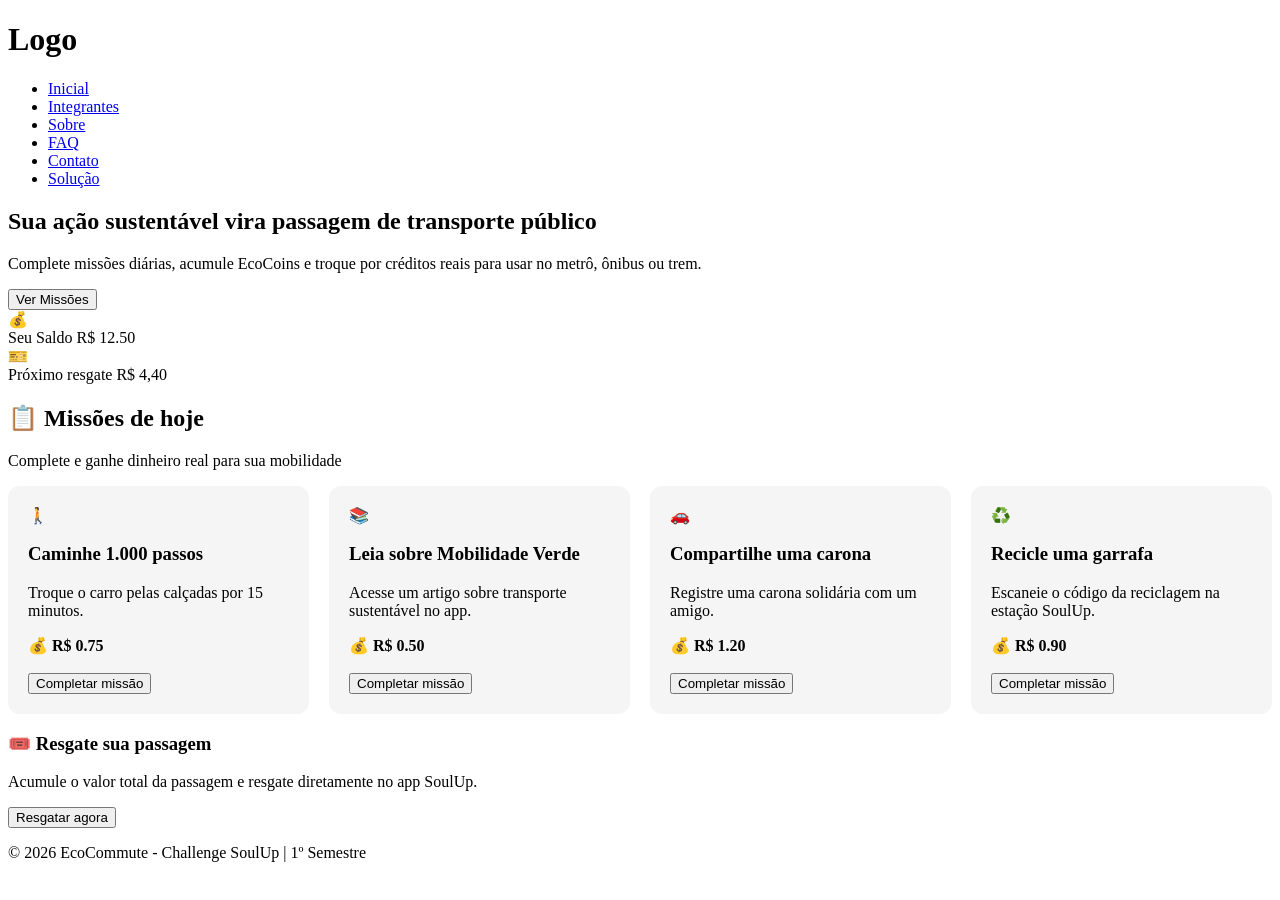
==== index.html @ f82859d0 "feat: adiciona lógica para completar missões e ganhar saldo" ====
<!DOCTYPE html>
<html lang="en">
<head>
    <meta charset="UTF-8">
    <meta name="viewport" content="width=device-width, initial-scale=1.0">
    <title>SoulUp Rocket</title>
    <link rel="stylesheet" href="css/main.css">
    <script src="js/main.js"></script>
</head>
<body>
    <header>
        <h1>Logo</h1>
        <nav><ul>
            <li><a href="#">Inicial</a></li>
            <li><a href="integrantes.html">Integrantes</a></li>
            <li><a href="./sobre.html">Sobre</a></li>
            <li><a href="./faq.html">FAQ</a></li>
            <li><a href="./contato.html">Contato</a></li>
            <li><a href="#">Solução</a></li>
        </ul></nav>
    </header>
    <main>
        <section class="hero">
            <div class="container">
                <div class="hero-content">
                    <h1>Sua ação sustentável <span>vira passagem</span> de transporte público</h1>
                    <p>Complete missões diárias, acumule EcoCoins e troque por créditos reais para usar no metrô, ônibus ou trem.</p>
                    <div>
                        <button>Ver Missões</button>
                    </div>
                </div>
                <div>
                    <div>
                        <span>💰</span>
                        <div>
                            <span>Seu Saldo</span>
                            <span id="userBalance">R$ 12,50</span>
                        </div>
                    </div>
                    <div>
                        <span>🎫</span>
                        <div>
                            <span>Próximo resgate</span>
                            <span>R$ 4,40</span>
                        </div>
                    </div>
                </div>
            </div>
        </section>

        <section class="missions">
            <div class="container">
                <h2>📋 Missões de hoje</h2>
                <p class="section-subtitle">Complete e ganhe dinheiro real para sua mobilidade</p>
                
                <div class="missions-grid" id="missionsGrid"></div>
                
                <div class="resgate-section">
                    <h3>🎟️ Resgate sua passagem</h3>
                    <p>Acumule o valor total da passagem e resgate diretamente no app SoulUp.</p>
                    <button>Resgatar agora</button>
                    <div></div>
                </div>
            </div>
        </section>
    </main>
    
    <footer>
        <p>© 2026 EcoCommute - Challenge SoulUp | 1º Semestre</p>
    </footer>
</body>
</html>
---- css/main.css ----
@import url(./base.css);
@import url(./footer.css);
@import url(./grid-mission.css);
@import url(./header.css);
@import url(./hero.css);
@import url(./main.css);
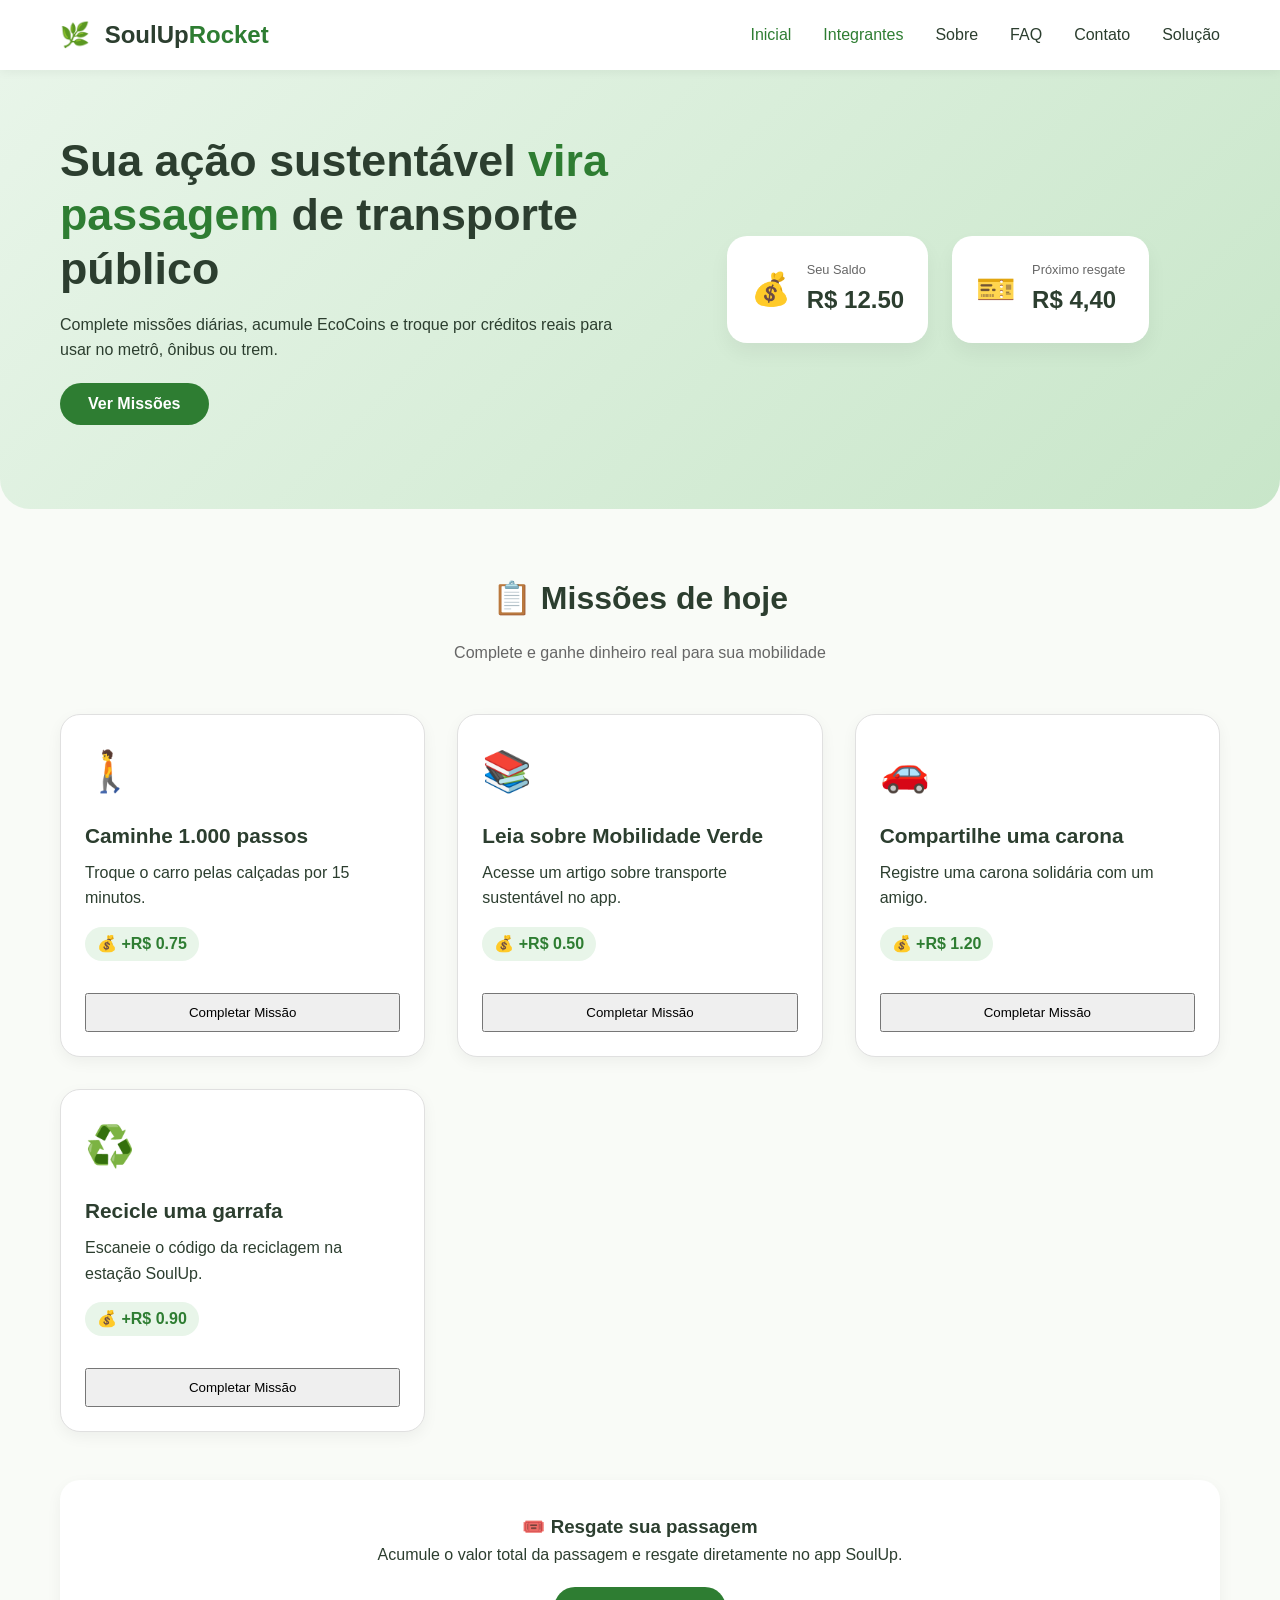
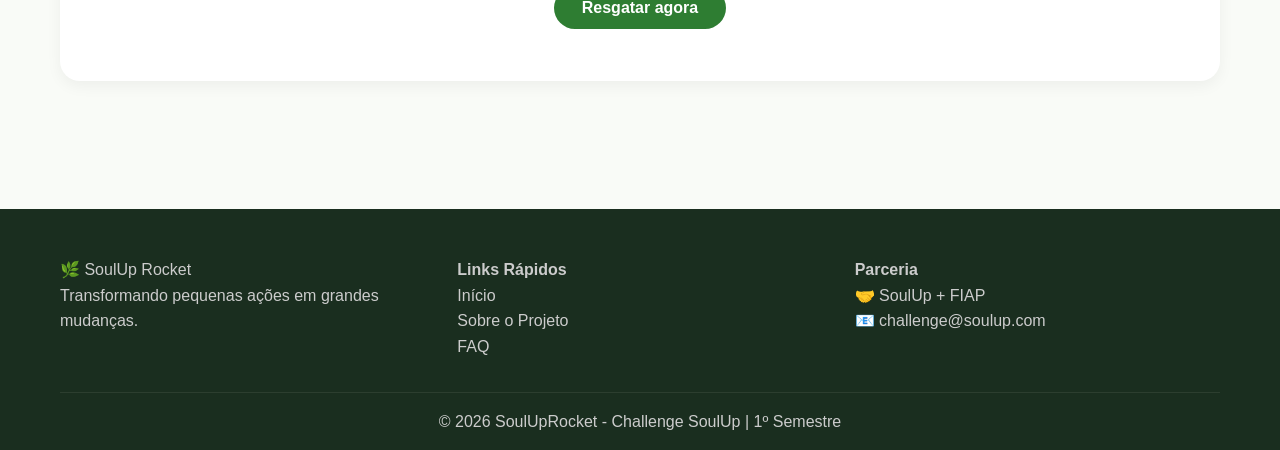
==== commit d91faf40: "feat: Separa css em módulos e aplica identidade visual nas páginas do projeto" ====
--- a/index.html
+++ b/index.html
@@ -1,5 +1,6 @@
 <!DOCTYPE html>
 <html lang="en">
+
 <head>
     <meta charset="UTF-8">
     <meta name="viewport" content="width=device-width, initial-scale=1.0">
@@ -7,66 +8,104 @@
     <link rel="stylesheet" href="css/main.css">
     <script src="js/main.js"></script>
 </head>
+
 <body>
     <header>
-        <h1>Logo</h1>
-        <nav><ul>
-            <li><a href="#">Inicial</a></li>
-            <li><a href="integrantes.html">Integrantes</a></li>
-            <li><a href="./sobre.html">Sobre</a></li>
-            <li><a href="./faq.html">FAQ</a></li>
-            <li><a href="./contato.html">Contato</a></li>
-            <li><a href="#">Solução</a></li>
-        </ul></nav>
+        <div class="container header-container">
+            <div class="logo">
+                <span class="logo-icon">🌿</span>
+                <span>SoulUp<span class="highlight">Rocket</span></span>
+            </div>
+            <nav>
+                <ul>
+                    <li><a href="./index.html" class="active">Inicial</a></li>
+                    <li><a href="#" class="active">Integrantes</a></li>
+                    <li><a href="./sobre.html">Sobre</a></li>
+                    <li><a href="./faq.html">FAQ</a></li>
+                    <li><a href="./contato.html">Contato</a></li>
+                    <li><a href="./solucao.html">Solução</a></li>
+                </ul>
+            </nav>
+            <div class="mobile-menu">
+                <span>☰</span>
+            </div>
+        </div>
     </header>
+    
     <main>
         <section class="hero">
             <div class="container">
                 <div class="hero-content">
-                    <h1>Sua ação sustentável <span>vira passagem</span> de transporte público</h1>
-                    <p>Complete missões diárias, acumule EcoCoins e troque por créditos reais para usar no metrô, ônibus ou trem.</p>
+                    <h1>Sua ação sustentável <span class="highlight">vira passagem</span> de transporte público</h1>
+                    <p>Complete missões diárias, acumule EcoCoins e troque por créditos reais para usar no metrô, ônibus
+                        ou trem.</p>
                     <div>
-                        <button>Ver Missões</button>
+                        <button class="btn-primary">Ver Missões</button>
                     </div>
                 </div>
-                <div>
-                    <div>
-                        <span>💰</span>
+                <div class="hero-stats">
+                    <div class="stat-card">
+                        <span class="stat-emoji">💰</span>
                         <div>
-                            <span>Seu Saldo</span>
-                            <span id="userBalance">R$ 12,50</span>
+                            <span class="stat-label">Seu Saldo</span>
+                            <span class="stat-value" id="userBalance">R$ 12,50</span>
                         </div>
                     </div>
-                    <div>
-                        <span>🎫</span>
+                    <div class="stat-card">
+                        <span class="stat-emoji">🎫</span>
                         <div>
-                            <span>Próximo resgate</span>
-                            <span>R$ 4,40</span>
+                            <span class="stat-label">Próximo resgate</span>
+                            <span class="stat-value">R$ 4,40</span>
                         </div>
                     </div>
                 </div>
             </div>
         </section>
 
-        <section class="missions">
+        <section class="missions" id="missions">
             <div class="container">
                 <h2>📋 Missões de hoje</h2>
                 <p class="section-subtitle">Complete e ganhe dinheiro real para sua mobilidade</p>
-                
+
                 <div class="missions-grid" id="missionsGrid"></div>
-                
+
                 <div class="resgate-section">
                     <h3>🎟️ Resgate sua passagem</h3>
                     <p>Acumule o valor total da passagem e resgate diretamente no app SoulUp.</p>
-                    <button>Resgatar agora</button>
-                    <div></div>
+                    <button class="btn-primary" id="redeemBtn">Resgatar agora</button>
+                    <div id="redeemMessage"></div>
                 </div>
             </div>
         </section>
     </main>
-    
+
     <footer>
-        <p>© 2026 EcoCommute - Challenge SoulUp | 1º Semestre</p>
+        <div class="footer-container">
+            <div class="footer-content">
+                <div class="footer-logo">
+                    <span>🌿</span> SoulUp Rocket
+                    <p>Transformando pequenas ações em grandes mudanças.</p>
+                </div>
+                <div class="footer-links">
+                    <h4>Links Rápidos</h4>
+                    <ul>
+                        <li><a href="index.html">Início</a></li>
+                        <li><a href="sobre.html">Sobre o Projeto</a></li>
+                        <li><a href="faq.html">FAQ</a></li>
+                    </ul>
+                </div>
+                <div class="footer-contact">
+                    <h4>Parceria</h4>
+                    <p>🤝 SoulUp + FIAP</p>
+                    <p>📧 challenge@soulup.com</p>
+                </div>
+            </div>
+            <div class="footer-bottom">
+                <p>© 2026 SoulUpRocket - Challenge SoulUp | 1º Semestre</p>
+            </div>
+        </div>
+        </div>
     </footer>
 </body>
+
 </html>
--- a/css/main.css
+++ b/css/main.css
@@ -1,6 +1,9 @@
-@import url(./base.css);
-@import url(./footer.css);
-@import url(./grid-mission.css);
-@import url(./header.css);
-@import url(./hero.css);
-@import url(./main.css);+@import url('./base.css');
+@import url('./header.css');
+@import url('./conteudo.css');
+@import url('./flex-box.css');
+@import url('./grid.css');
+@import url('./footer.css');
+@import url('./responsividade.css');
+@import url(./missions.css);
+@import url(./hero.css);
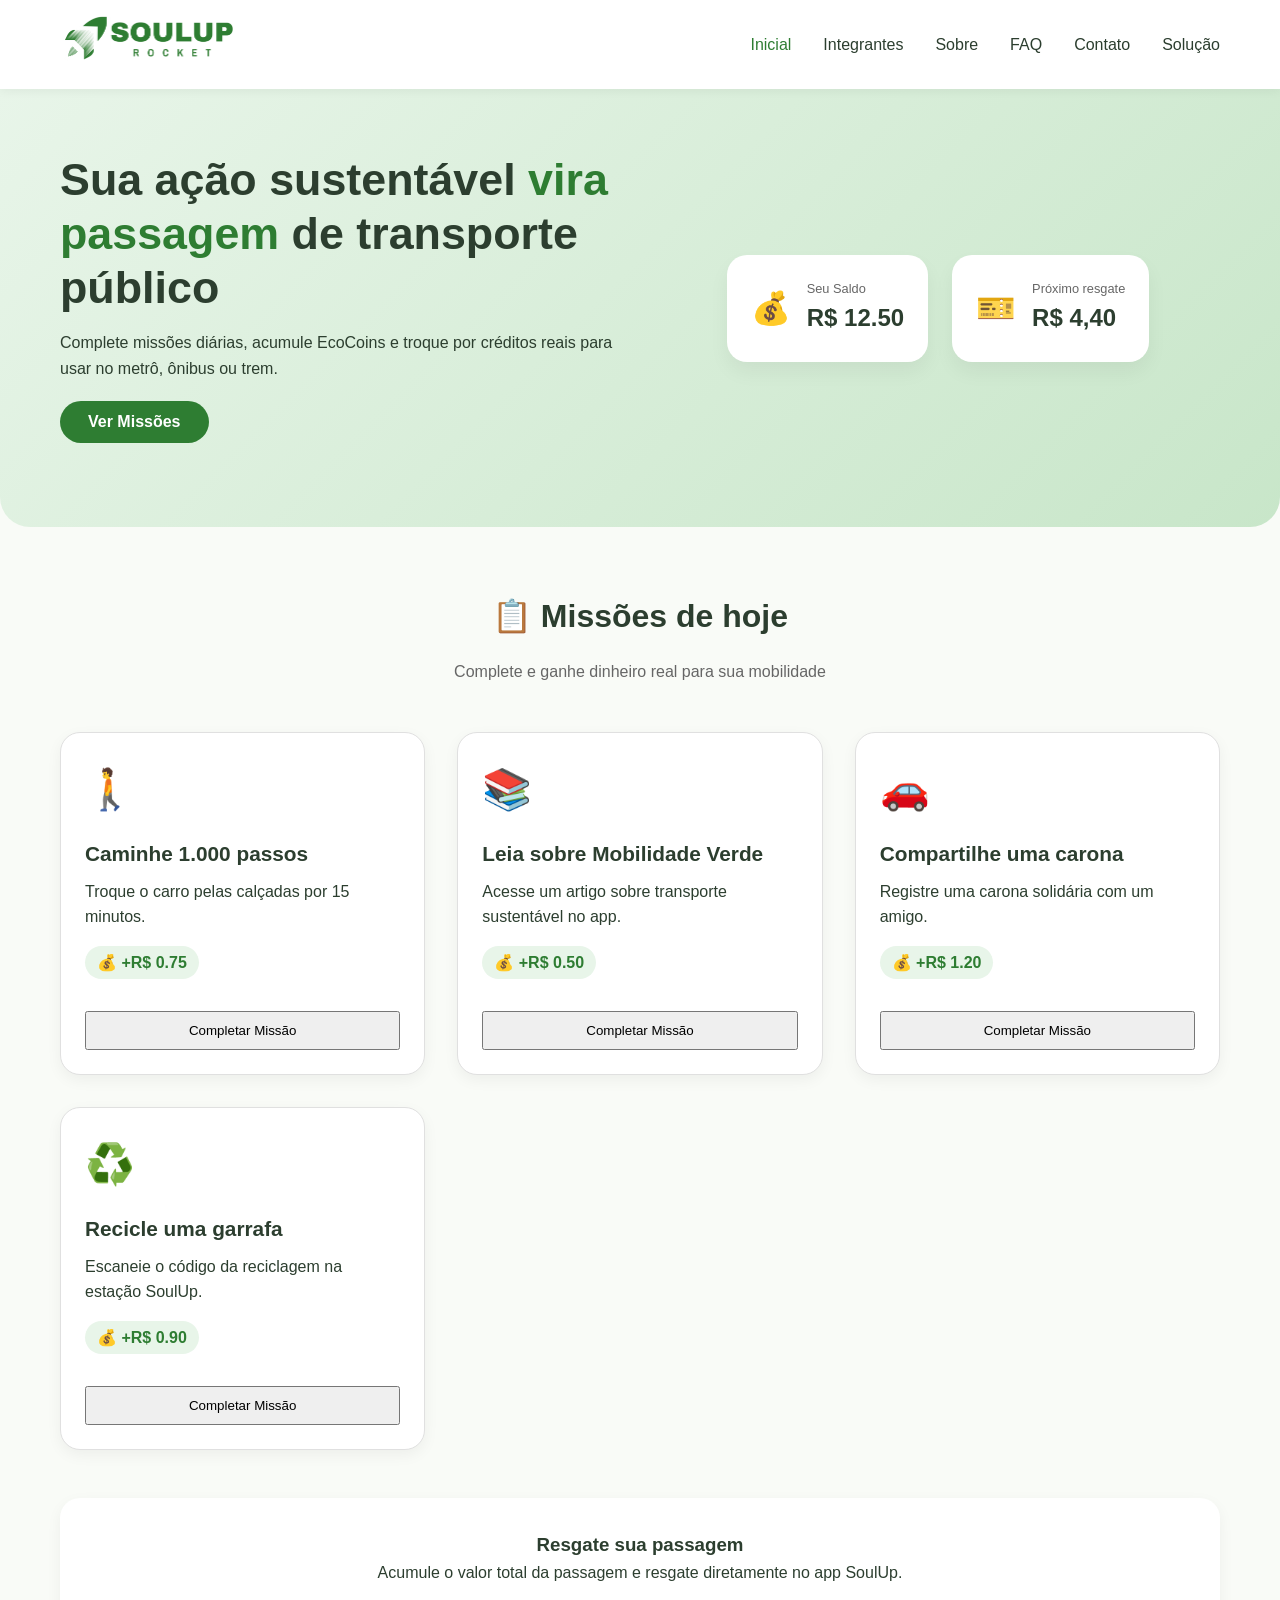
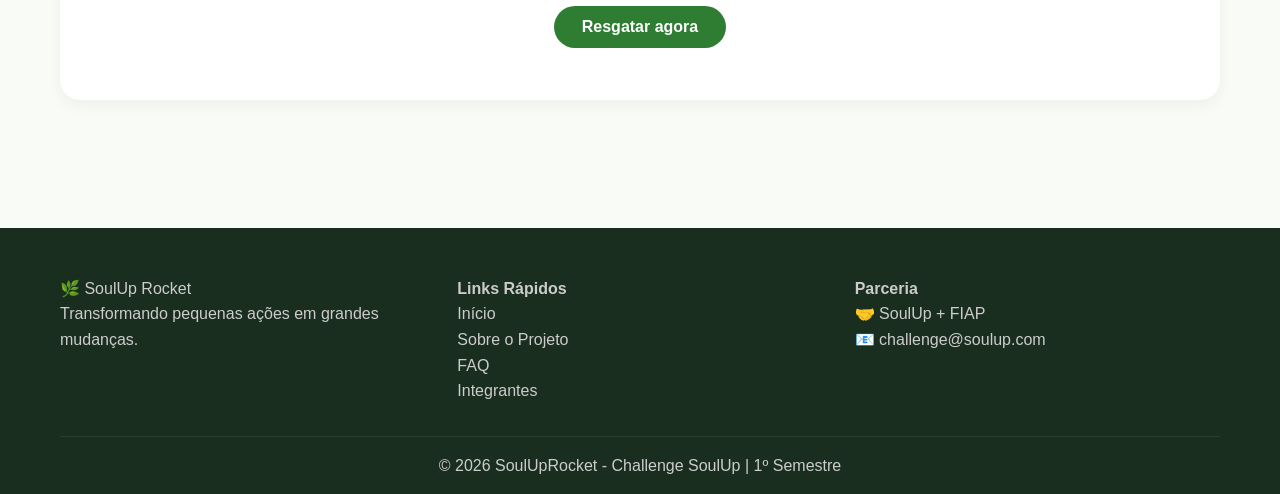
==== commit cd169d2f: "Feat: Melhorias visuais e boas práticas de programação" ====
--- a/index.html
+++ b/index.html
@@ -7,19 +7,19 @@
     <title>SoulUp Rocket</title>
     <link rel="stylesheet" href="css/main.css">
     <script src="js/main.js"></script>
+    
 </head>
 
 <body>
     <header>
         <div class="container header-container">
             <div class="logo">
-                <span class="logo-icon">🌿</span>
-                <span>SoulUp<span class="highlight">Rocket</span></span>
+                <img src="./assets/Logo.png" alt="Logo">
             </div>
             <nav>
                 <ul>
-                    <li><a href="./index.html" class="active">Inicial</a></li>
-                    <li><a href="#" class="active">Integrantes</a></li>
+                    <li><a href="#" class="active">Inicial</a></li>
+                    <li><a href="./integrantes.html">Integrantes</a></li>
                     <li><a href="./sobre.html">Sobre</a></li>
                     <li><a href="./faq.html">FAQ</a></li>
                     <li><a href="./contato.html">Contato</a></li>
@@ -70,7 +70,7 @@
                 <div class="missions-grid" id="missionsGrid"></div>
 
                 <div class="resgate-section">
-                    <h3>🎟️ Resgate sua passagem</h3>
+                    <h3>Resgate sua passagem</h3>
                     <p>Acumule o valor total da passagem e resgate diretamente no app SoulUp.</p>
                     <button class="btn-primary" id="redeemBtn">Resgatar agora</button>
                     <div id="redeemMessage"></div>
@@ -92,6 +92,7 @@
                         <li><a href="index.html">Início</a></li>
                         <li><a href="sobre.html">Sobre o Projeto</a></li>
                         <li><a href="faq.html">FAQ</a></li>
+                        <li><a href="./integrantes.html">Integrantes</a></li>
                     </ul>
                 </div>
                 <div class="footer-contact">
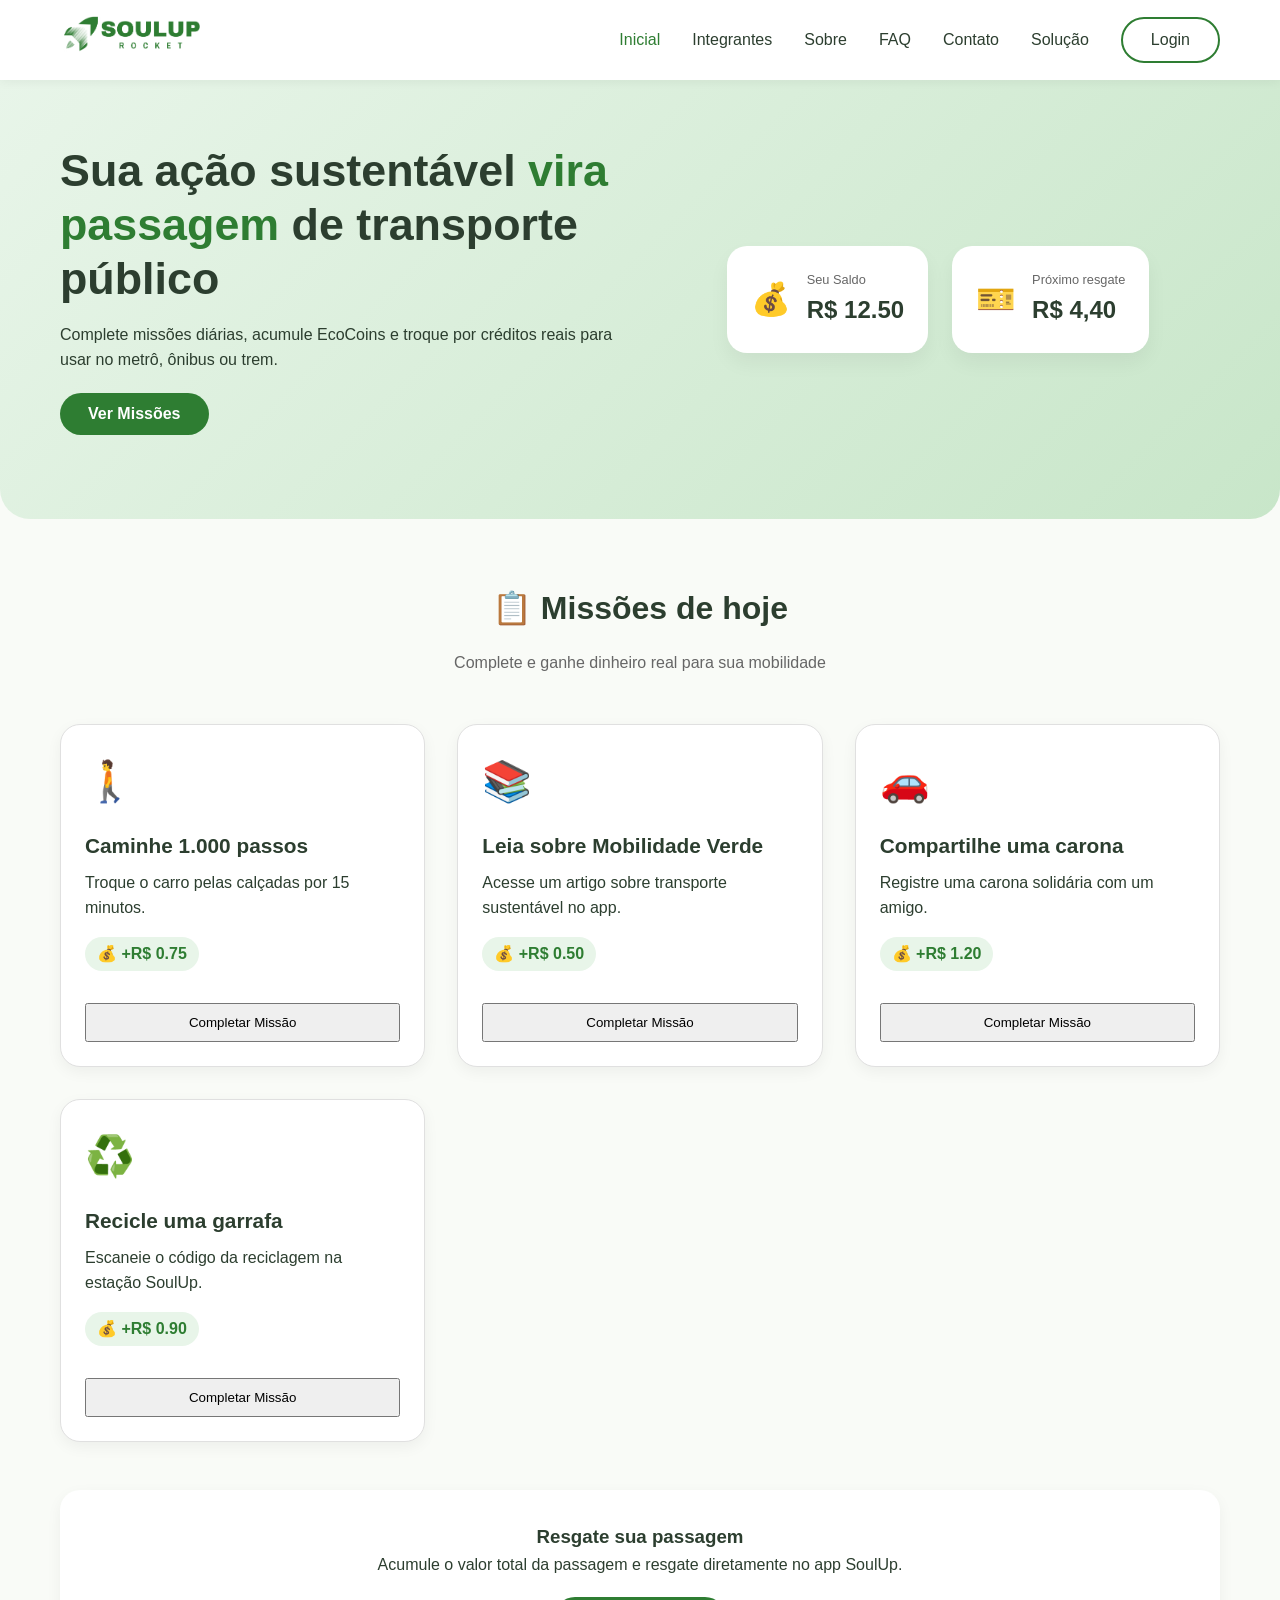
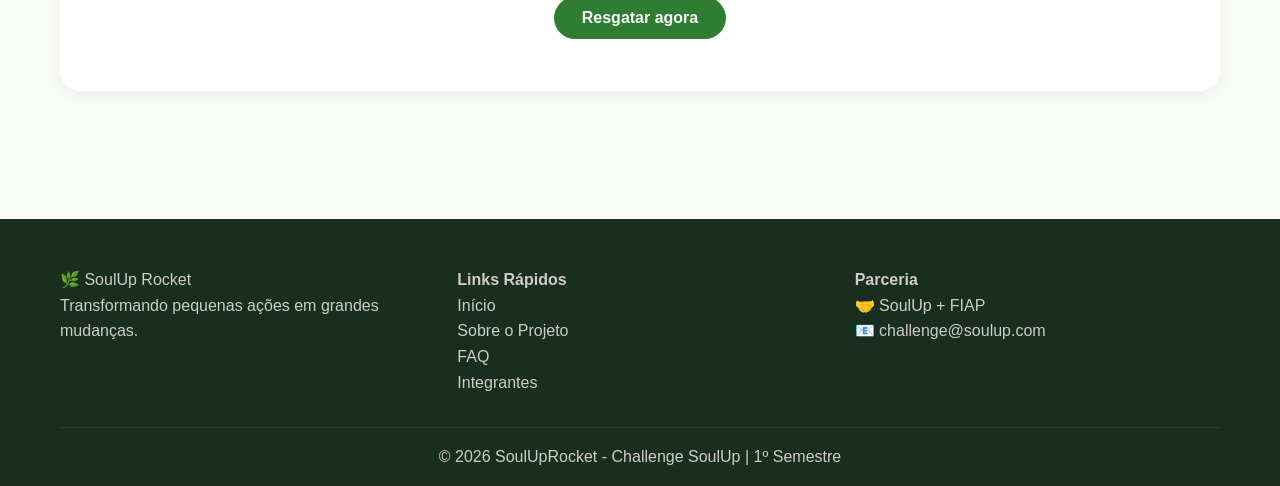
==== commit 037384ee: "feat:Integração com sistema de login(Não funcional)" ====
--- a/index.html
+++ b/index.html
@@ -24,6 +24,7 @@
                     <li><a href="./faq.html">FAQ</a></li>
                     <li><a href="./contato.html">Contato</a></li>
                     <li><a href="./solucao.html">Solução</a></li>
+                    <li><button class="btn-secondary"><a href="./login.html">Login</a></button></li>
                 </ul>
             </nav>
             <div class="mobile-menu">
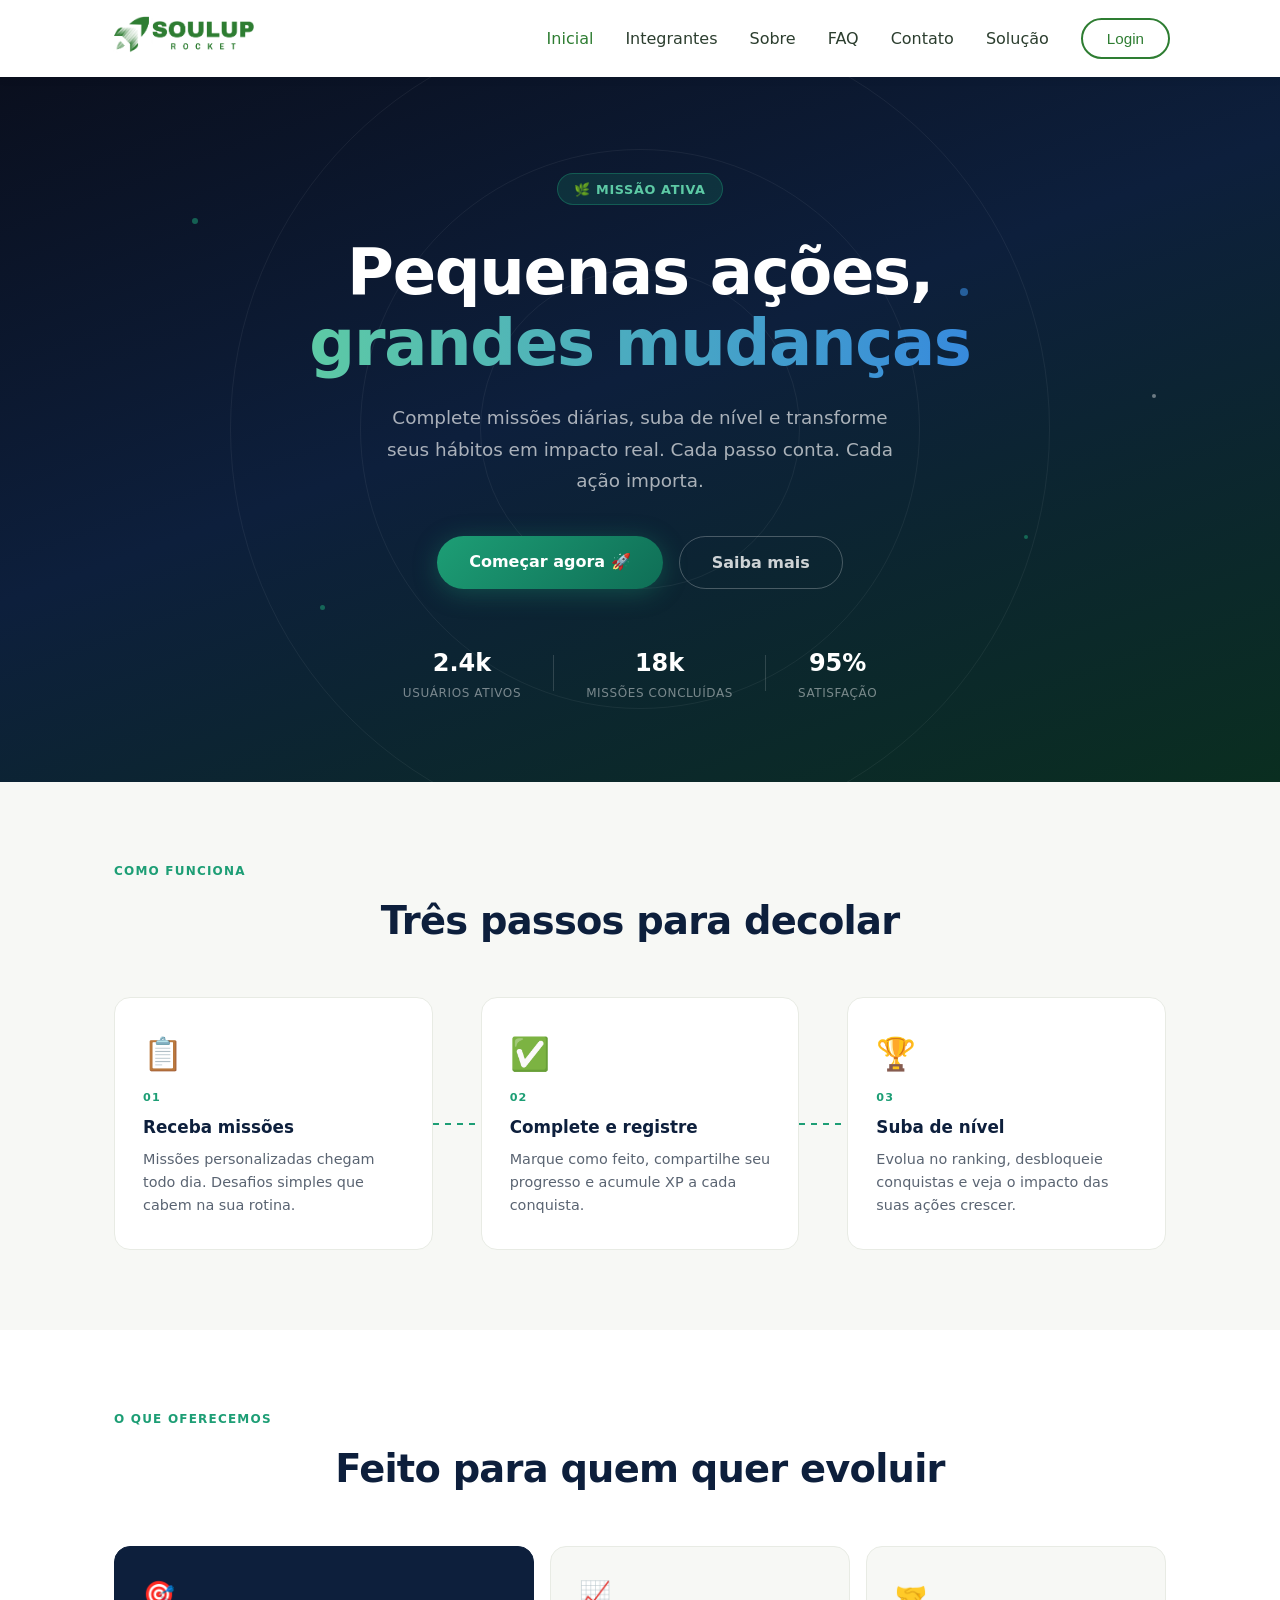
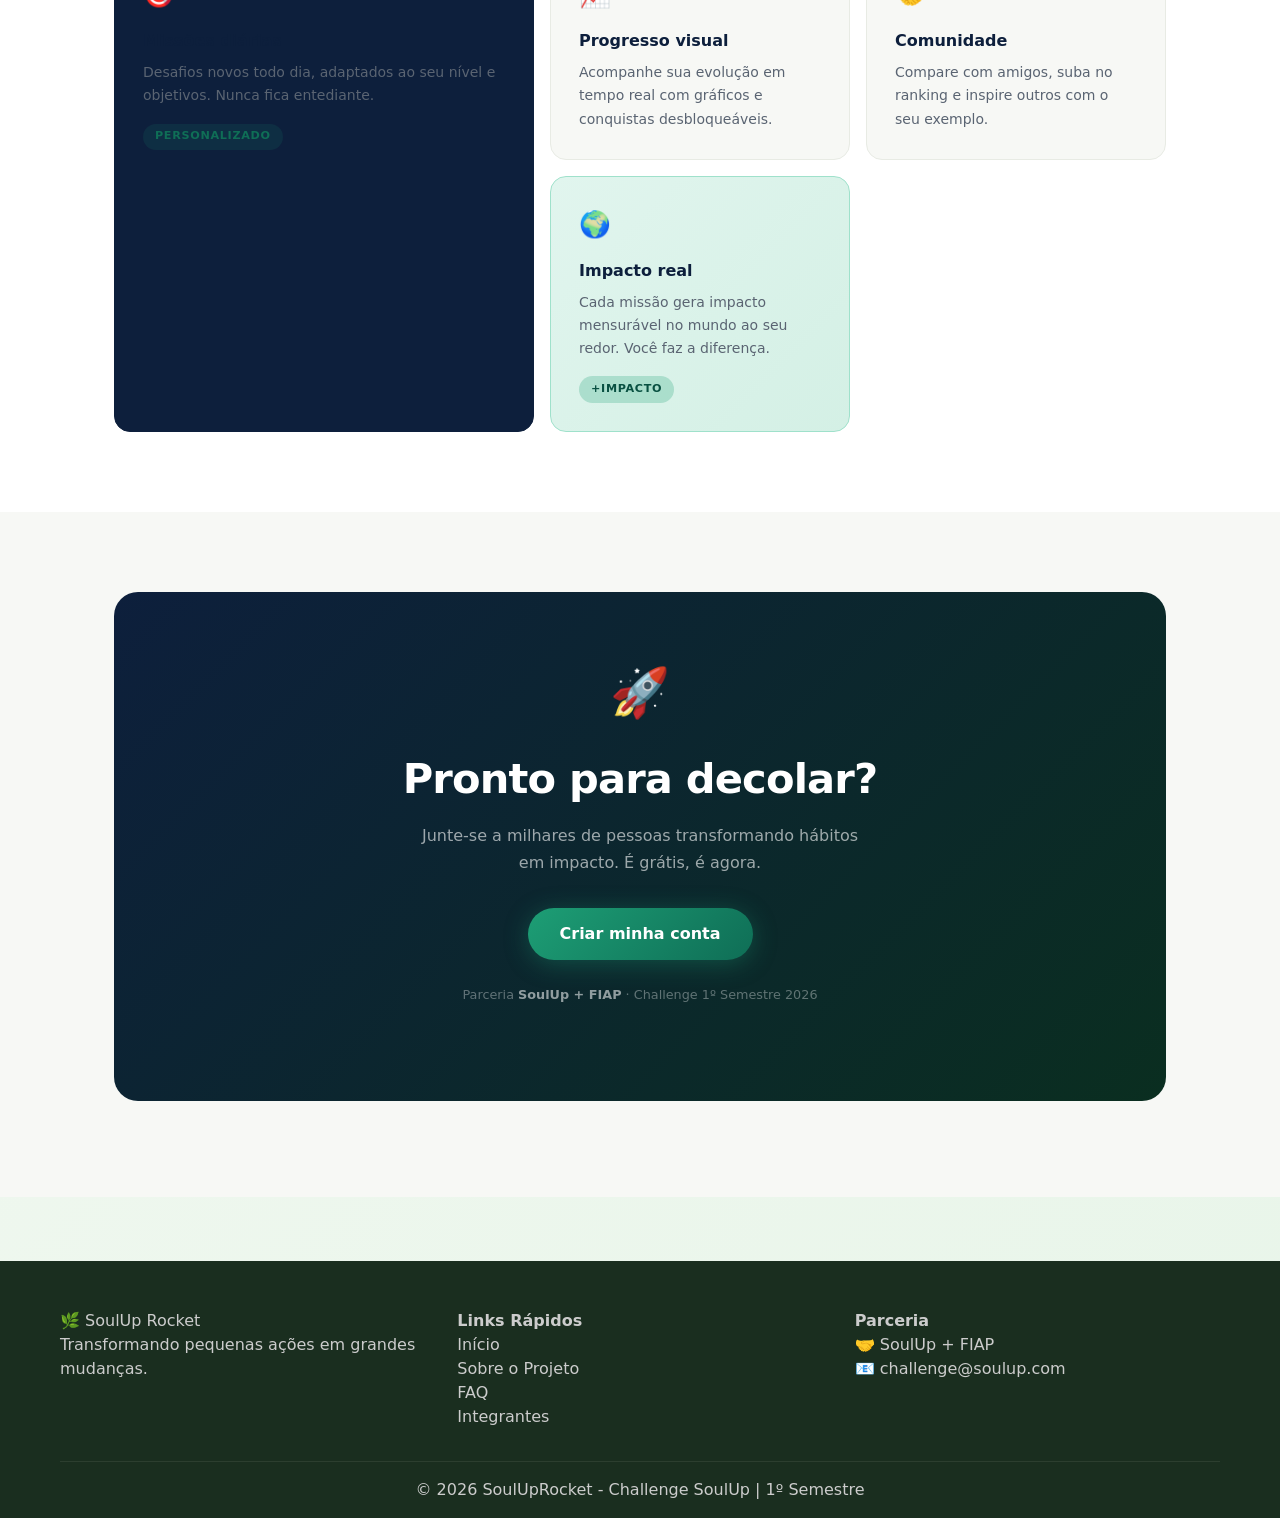
==== commit 3a6e1089: "Feat:Integração node.js, server.js, para funcionamento do sistema de cadastro e login, com um banco " ====
--- a/index.html
+++ b/index.html
@@ -1,113 +1,205 @@
-<!DOCTYPE html>
+<!doctype html>
 <html lang="en">
 
 <head>
-    <meta charset="UTF-8">
-    <meta name="viewport" content="width=device-width, initial-scale=1.0">
-    <title>SoulUp Rocket</title>
-    <link rel="stylesheet" href="css/main.css">
-    <script src="js/main.js"></script>
-    
+  <meta charset="UTF-8" />
+  <meta name="viewport" content="width=device-width, initial-scale=1.0" />
+  <title>SoulUp Rocket</title>
+  <link rel="stylesheet" href="css/main.css" />
+  <script src="js/auth.js" defer></script>
+  <script src="js/main.js" defer></script>
 </head>
 
 <body>
-    <header>
-        <div class="container header-container">
-            <div class="logo">
-                <img src="./assets/Logo.png" alt="Logo">
-            </div>
-            <nav>
-                <ul>
-                    <li><a href="#" class="active">Inicial</a></li>
-                    <li><a href="./integrantes.html">Integrantes</a></li>
-                    <li><a href="./sobre.html">Sobre</a></li>
-                    <li><a href="./faq.html">FAQ</a></li>
-                    <li><a href="./contato.html">Contato</a></li>
-                    <li><a href="./solucao.html">Solução</a></li>
-                    <li><button class="btn-secondary"><a href="./login.html">Login</a></button></li>
-                </ul>
-            </nav>
-            <div class="mobile-menu">
-                <span>☰</span>
-            </div>
-        </div>
-    </header>
-    
-    <main>
-        <section class="hero">
-            <div class="container">
-                <div class="hero-content">
-                    <h1>Sua ação sustentável <span class="highlight">vira passagem</span> de transporte público</h1>
-                    <p>Complete missões diárias, acumule EcoCoins e troque por créditos reais para usar no metrô, ônibus
-                        ou trem.</p>
-                    <div>
-                        <button class="btn-primary">Ver Missões</button>
-                    </div>
-                </div>
-                <div class="hero-stats">
-                    <div class="stat-card">
-                        <span class="stat-emoji">💰</span>
-                        <div>
-                            <span class="stat-label">Seu Saldo</span>
-                            <span class="stat-value" id="userBalance">R$ 12,50</span>
-                        </div>
-                    </div>
-                    <div class="stat-card">
-                        <span class="stat-emoji">🎫</span>
-                        <div>
-                            <span class="stat-label">Próximo resgate</span>
-                            <span class="stat-value">R$ 4,40</span>
-                        </div>
-                    </div>
-                </div>
-            </div>
-        </section>
-
-        <section class="missions" id="missions">
-            <div class="container">
-                <h2>📋 Missões de hoje</h2>
-                <p class="section-subtitle">Complete e ganhe dinheiro real para sua mobilidade</p>
-
-                <div class="missions-grid" id="missionsGrid"></div>
-
-                <div class="resgate-section">
-                    <h3>Resgate sua passagem</h3>
-                    <p>Acumule o valor total da passagem e resgate diretamente no app SoulUp.</p>
-                    <button class="btn-primary" id="redeemBtn">Resgatar agora</button>
-                    <div id="redeemMessage"></div>
-                </div>
-            </div>
-        </section>
-    </main>
-
-    <footer>
-        <div class="footer-container">
-            <div class="footer-content">
-                <div class="footer-logo">
-                    <span>🌿</span> SoulUp Rocket
-                    <p>Transformando pequenas ações em grandes mudanças.</p>
-                </div>
-                <div class="footer-links">
-                    <h4>Links Rápidos</h4>
-                    <ul>
-                        <li><a href="index.html">Início</a></li>
-                        <li><a href="sobre.html">Sobre o Projeto</a></li>
-                        <li><a href="faq.html">FAQ</a></li>
-                        <li><a href="./integrantes.html">Integrantes</a></li>
-                    </ul>
-                </div>
-                <div class="footer-contact">
-                    <h4>Parceria</h4>
-                    <p>🤝 SoulUp + FIAP</p>
-                    <p>📧 challenge@soulup.com</p>
-                </div>
-            </div>
-            <div class="footer-bottom">
-                <p>© 2026 SoulUpRocket - Challenge SoulUp | 1º Semestre</p>
-            </div>
-        </div>
-        </div>
-    </footer>
+  <header>
+    <div class="container header-container">
+      <div class="logo">
+        <img src="./assets/Logo.png" alt="Logo" />
+      </div>
+      <nav>
+        <ul>
+          <li><a href="./index.html" class="active">Inicial</a></li>
+          <li><a href="./integrantes.html">Integrantes</a></li>
+          <li><a href="./sobre.html">Sobre</a></li>
+          <li><a href="./faq.html">FAQ</a></li>
+          <li><a href="./contato.html">Contato</a></li>
+          <li><a href="./solucao.html">Solução</a></li>
+
+          <!-- Itens que aparecem APENAS quando logado -->
+          <li id="nav-missions" style="display: none">
+            <a href="./missions.html">Missões</a>
+          </li>
+          <li id="nav-profile" style="display: none">
+            <a href="./perfil.html">Perfil</a>
+          </li>
+
+          <!-- Botão de login (não logado) -->
+          <li id="auth-buttons" style="display: list-item">
+            <button class="btn-secondary">
+              <a href="./login.html">Login</a>
+            </button>
+          </li>
+
+          <!-- Menu do usuário logado (nome) -->
+          <li id="user-menu" style="display: none">
+            <span id="user-display"></span>
+            <button class="btn-secondary" onclick="logout()">Sair</button>
+          </li>
+        </ul>
+      </nav>
+      <div class="mobile-menu">
+        <span>☰</span>
+      </div>
+    </div>
+  </header>
+
+  <main>
+    <!-- Cole isso dentro do seu <main> -->
+
+    <section class="hero">
+      <div class="hero-bg">
+        <div class="hero-orbit orbit-1"></div>
+        <div class="hero-orbit orbit-2"></div>
+        <div class="hero-orbit orbit-3"></div>
+        <div class="hero-particle p1"></div>
+        <div class="hero-particle p2"></div>
+        <div class="hero-particle p3"></div>
+        <div class="hero-particle p4"></div>
+        <div class="hero-particle p5"></div>
+      </div>
+      <div class="container hero-content">
+        <div class="hero-badge">🌿 Missão ativa</div>
+        <h1 class="hero-title">
+          Pequenas ações,<br>
+          <span class="hero-highlight">grandes mudanças</span>
+        </h1>
+        <p class="hero-subtitle">
+          Complete missões diárias, suba de nível e transforme seus hábitos em impacto real.
+          Cada passo conta. Cada ação importa.
+        </p>
+        <div class="hero-cta">
+          <a href="./login.html" class="btn-primary-hero">Começar agora 🚀</a>
+          <a href="./sobre.html" class="btn-ghost-hero">Saiba mais</a>
+        </div>
+        <div class="hero-stats">
+          <div class="stat">
+            <span class="stat-num">2.4k</span>
+            <span class="stat-label">usuários ativos</span>
+          </div>
+          <div class="stat-divider"></div>
+          <div class="stat">
+            <span class="stat-num">18k</span>
+            <span class="stat-label">missões concluídas</span>
+          </div>
+          <div class="stat-divider"></div>
+          <div class="stat">
+            <span class="stat-num">95%</span>
+            <span class="stat-label">satisfação</span>
+          </div>
+        </div>
+      </div>
+    </section>
+
+    <section class="how-it-works">
+      <div class="container">
+        <div class="section-label">Como funciona</div>
+        <h2 class="section-title">Três passos para decolar</h2>
+        <div class="steps-grid">
+          <div class="step-card">
+            <div class="step-icon">📋</div>
+            <div class="step-num">01</div>
+            <h3>Receba missões</h3>
+            <p>Missões personalizadas chegam todo dia. Desafios simples que cabem na sua rotina.</p>
+          </div>
+          <div class="step-connector"></div>
+          <div class="step-card">
+            <div class="step-icon">✅</div>
+            <div class="step-num">02</div>
+            <h3>Complete e registre</h3>
+            <p>Marque como feito, compartilhe seu progresso e acumule XP a cada conquista.</p>
+          </div>
+          <div class="step-connector"></div>
+          <div class="step-card">
+            <div class="step-icon">🏆</div>
+            <div class="step-num">03</div>
+            <h3>Suba de nível</h3>
+            <p>Evolua no ranking, desbloqueie conquistas e veja o impacto das suas ações crescer.</p>
+          </div>
+        </div>
+      </div>
+    </section>
+
+    <section class="features">
+      <div class="container">
+        <div class="section-label">O que oferecemos</div>
+        <h2 class="section-title">Feito para quem quer evoluir</h2>
+        <div class="features-grid">
+          <div class="feature-card feature-large">
+            <div class="feature-icon-wrap">🎯</div>
+            <h3>Missões diárias</h3>
+            <p>Desafios novos todo dia, adaptados ao seu nível e objetivos. Nunca fica entediante.</p>
+            <div class="feature-tag">Personalizado</div>
+          </div>
+          <div class="feature-card">
+            <div class="feature-icon-wrap">📈</div>
+            <h3>Progresso visual</h3>
+            <p>Acompanhe sua evolução em tempo real com gráficos e conquistas desbloqueáveis.</p>
+          </div>
+          <div class="feature-card">
+            <div class="feature-icon-wrap">🤝</div>
+            <h3>Comunidade</h3>
+            <p>Compare com amigos, suba no ranking e inspire outros com o seu exemplo.</p>
+          </div>
+          <div class="feature-card feature-accent">
+            <div class="feature-icon-wrap">🌍</div>
+            <h3>Impacto real</h3>
+            <p>Cada missão gera impacto mensurável no mundo ao seu redor. Você faz a diferença.</p>
+            <div class="feature-tag feature-tag-dark">+impacto</div>
+          </div>
+        </div>
+      </div>
+    </section>
+
+    <section class="cta-section">
+      <div class="container">
+        <div class="cta-card">
+          <div class="cta-rocket">🚀</div>
+          <h2>Pronto para decolar?</h2>
+          <p>Junte-se a milhares de pessoas transformando hábitos em impacto. É grátis, é agora.</p>
+          <a href="./login.html" class="btn-primary-hero">Criar minha conta</a>
+          <p class="cta-note">Parceria <strong>SoulUp + FIAP</strong> · Challenge 1º Semestre 2026</p>
+        </div>
+      </div>
+    </section>
+  </main>
+
+  <footer>
+    <div class="footer-container">
+      <div class="footer-content">
+        <div class="footer-logo">
+          <span>🌿</span> SoulUp Rocket
+          <p>Transformando pequenas ações em grandes mudanças.</p>
+        </div>
+        <div class="footer-links">
+          <h4>Links Rápidos</h4>
+          <ul>
+            <li><a href="index.html">Início</a></li>
+            <li><a href="sobre.html">Sobre o Projeto</a></li>
+            <li><a href="faq.html">FAQ</a></li>
+            <li><a href="./integrantes.html">Integrantes</a></li>
+          </ul>
+        </div>
+        <div class="footer-contact">
+          <h4>Parceria</h4>
+          <p>🤝 SoulUp + FIAP</p>
+          <p>📧 challenge@soulup.com</p>
+        </div>
+      </div>
+      <div class="footer-bottom">
+        <p>© 2026 SoulUpRocket - Challenge SoulUp | 1º Semestre</p>
+      </div>
+    </div>
+  </footer>
 </body>
 
 </html>
--- a/css/main.css
+++ b/css/main.css
@@ -1,9 +1,8 @@
 @import url('./base.css');
 @import url('./header.css');
 @import url('./conteudo.css');
-@import url('./flex-box.css');
-@import url('./grid.css');
 @import url('./footer.css');
 @import url('./responsividade.css');
-@import url(./missions.css);
-@import url(./hero.css);+@import url('./missions.css');
+@import url('./hero.css');
+@import url('./perfil.css');
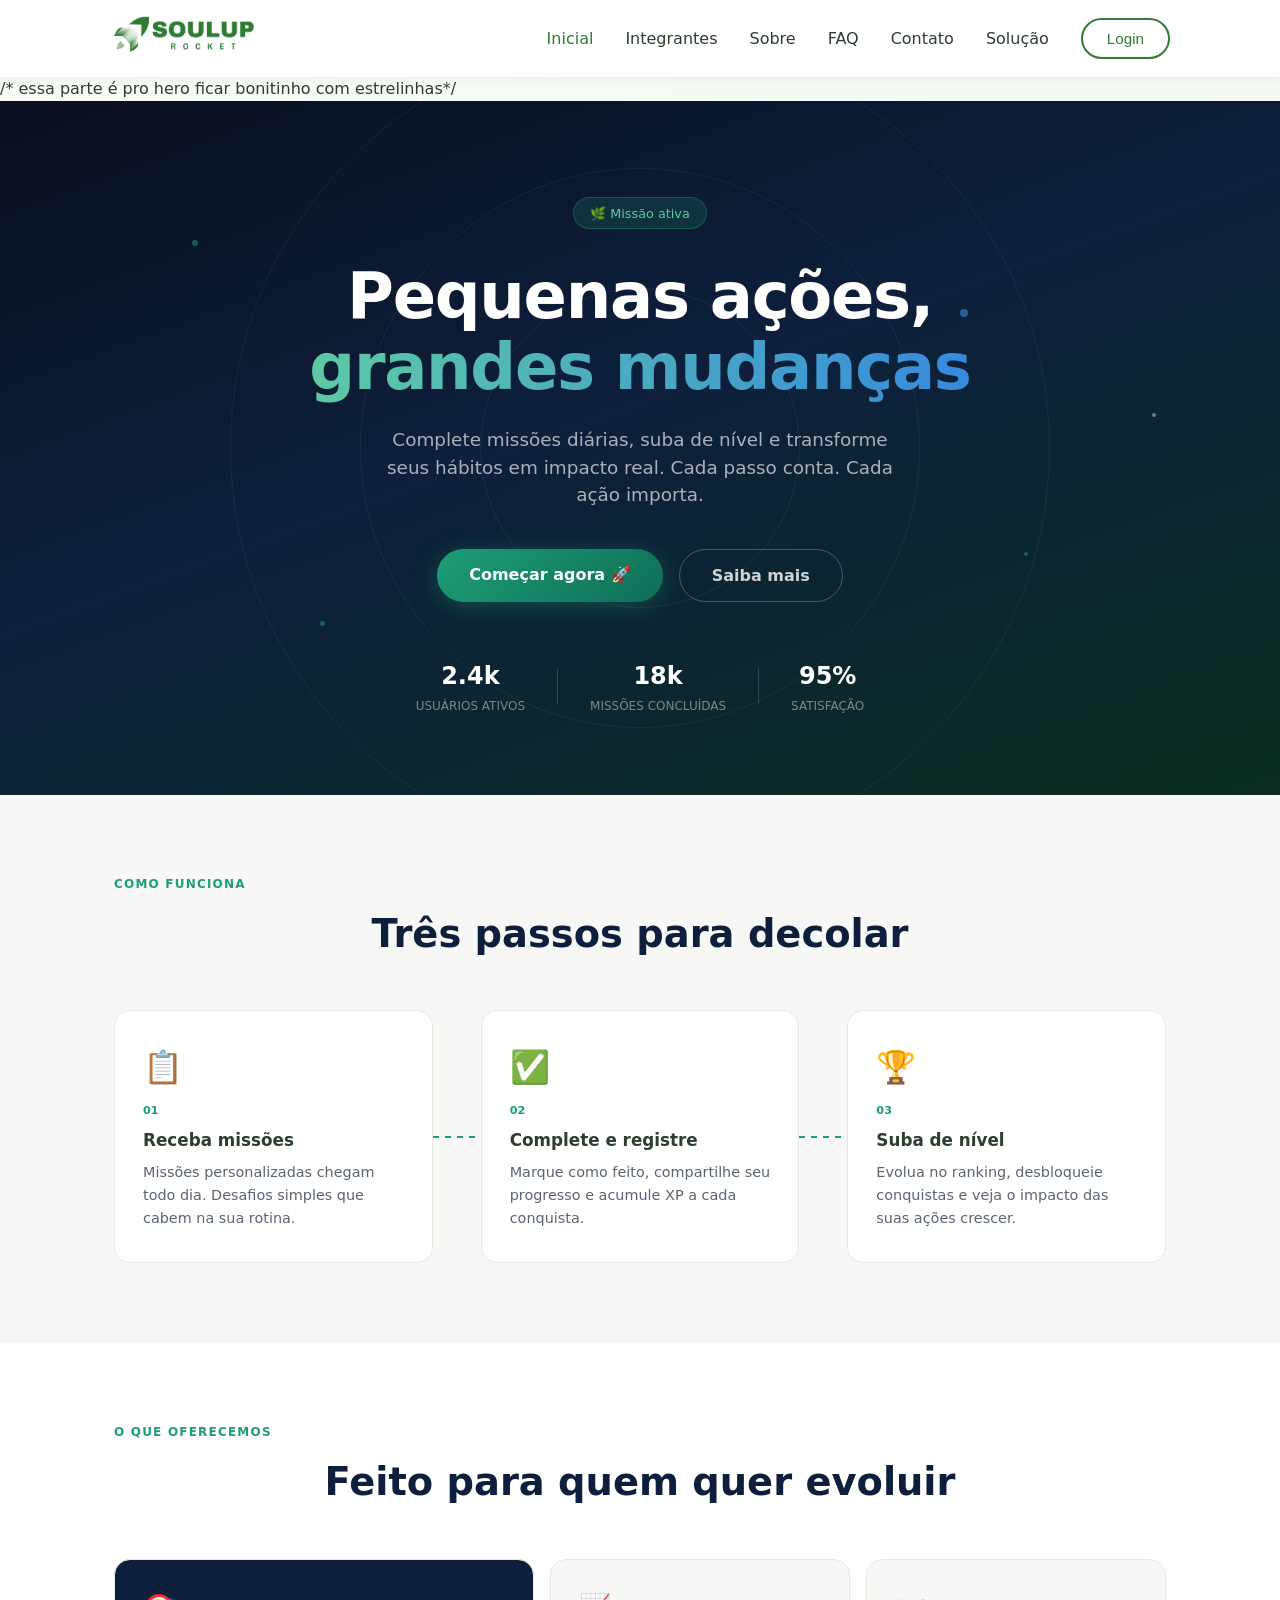
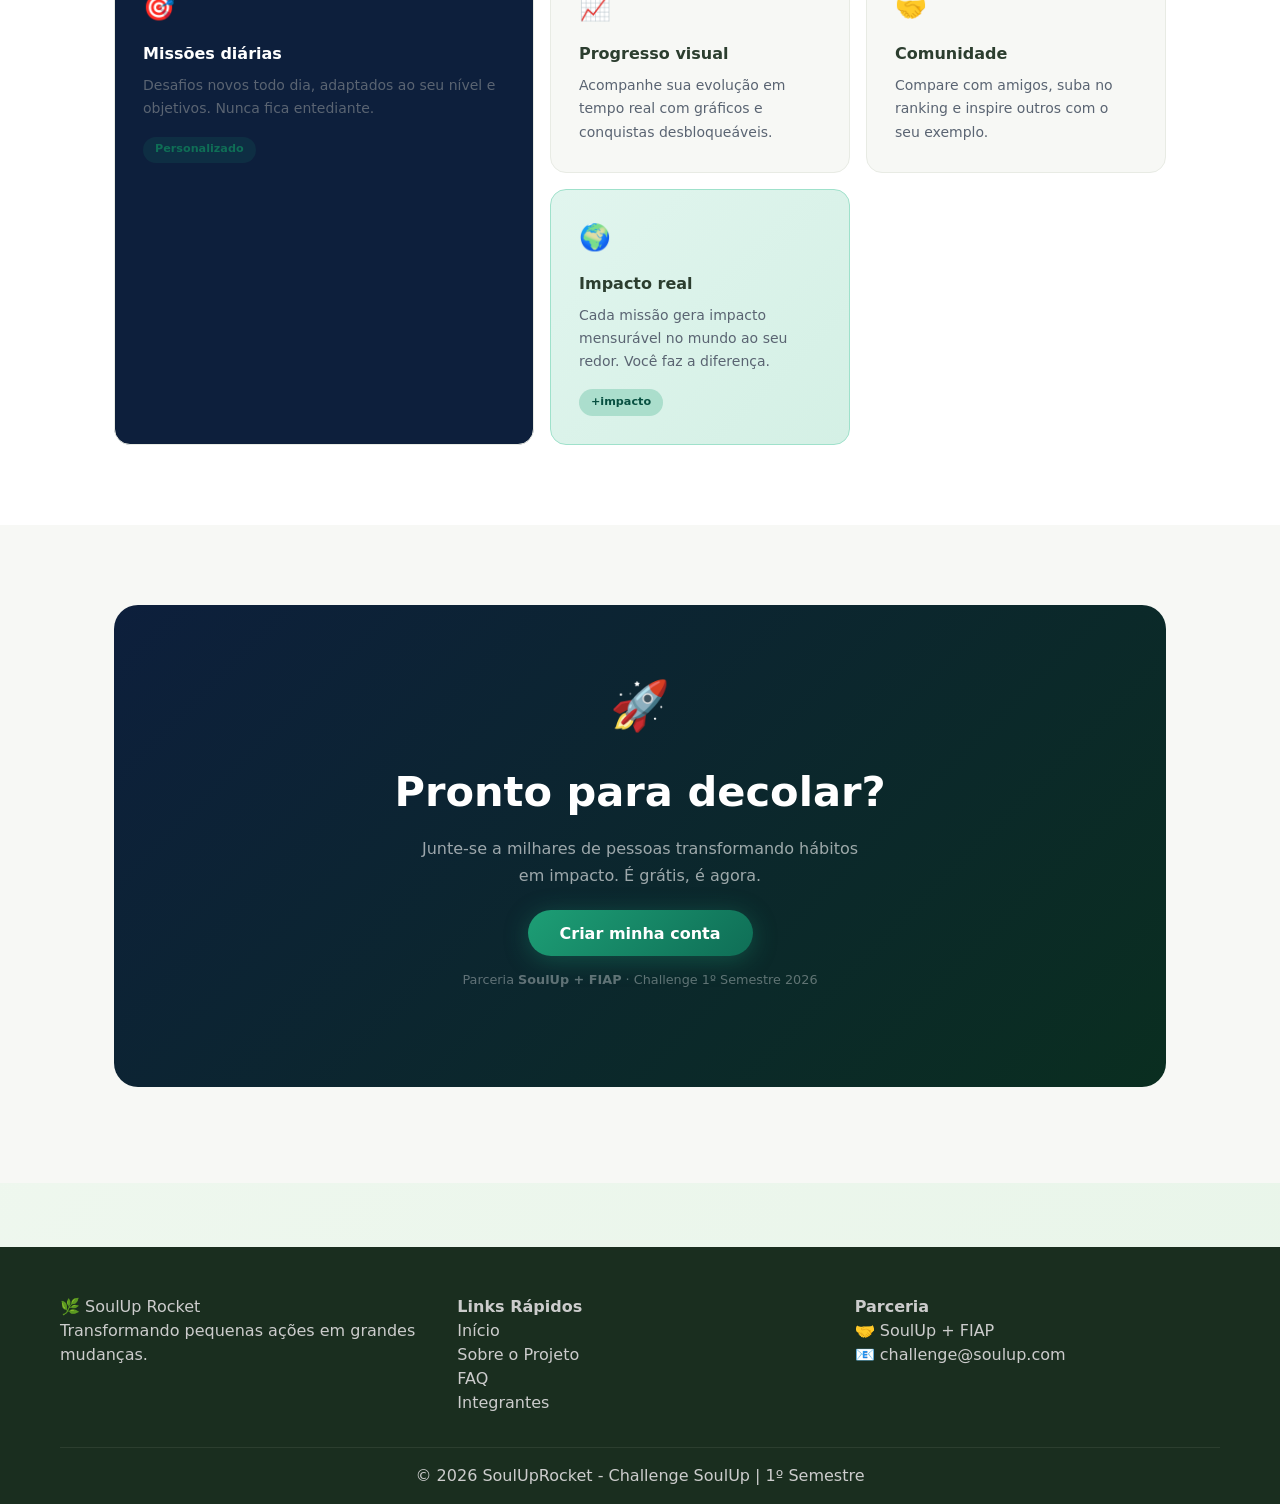
==== commit e98bc881: "Feat: Melhoria visual nas páginas para ficar mais moderno e otimização do código." ====
--- a/index.html
+++ b/index.html
@@ -2,10 +2,10 @@
 <html lang="en">
 
 <head>
-  <meta charset="UTF-8" />
-  <meta name="viewport" content="width=device-width, initial-scale=1.0" />
+  <meta charset="UTF-8">
+  <meta name="viewport" content="width=device-width, initial-scale=1.0">
   <title>SoulUp Rocket</title>
-  <link rel="stylesheet" href="css/main.css" />
+  <link rel="stylesheet" href="css/main.css">
   <script src="js/auth.js" defer></script>
   <script src="js/main.js" defer></script>
 </head>
@@ -13,9 +13,7 @@
 <body>
   <header>
     <div class="container header-container">
-      <div class="logo">
-        <img src="./assets/Logo.png" alt="Logo" />
-      </div>
+      <div class="logo"><img src="./assets/Logo.png" alt="Logo"></div>
       <nav>
         <ul>
           <li><a href="./index.html" class="active">Inicial</a></li>
@@ -24,38 +22,19 @@
           <li><a href="./faq.html">FAQ</a></li>
           <li><a href="./contato.html">Contato</a></li>
           <li><a href="./solucao.html">Solução</a></li>
-
-          <!-- Itens que aparecem APENAS quando logado -->
-          <li id="nav-missions" style="display: none">
-            <a href="./missions.html">Missões</a>
+          <li id="nav-missions" class="hidden"><a href="./missions.html">Missões</a></li>
+          <li id="nav-profile" class="hidden"><a href="./perfil.html">Perfil</a></li>
+          <li id="auth-buttons" class="visible"><button class="btn-secondary"><a href="./login.html">Login</a></button>
           </li>
-          <li id="nav-profile" style="display: none">
-            <a href="./perfil.html">Perfil</a>
-          </li>
-
-          <!-- Botão de login (não logado) -->
-          <li id="auth-buttons" style="display: list-item">
-            <button class="btn-secondary">
-              <a href="./login.html">Login</a>
-            </button>
-          </li>
-
-          <!-- Menu do usuário logado (nome) -->
-          <li id="user-menu" style="display: none">
-            <span id="user-display"></span>
-            <button class="btn-secondary" onclick="logout()">Sair</button>
-          </li>
+          <li id="user-menu" class="hidden"><span id="user-display"></span><button class="btn-secondary"
+              onclick="logout()">Sair</button></li>
         </ul>
       </nav>
-      <div class="mobile-menu">
-        <span>☰</span>
-      </div>
+      <div class="mobile-menu"><span>☰</span></div>
     </div>
   </header>
-
   <main>
-    <!-- Cole isso dentro do seu <main> -->
-
+    /* essa parte é pro hero ficar bonitinho com estrelinhas*/
     <section class="hero">
       <div class="hero-bg">
         <div class="hero-orbit orbit-1"></div>
@@ -68,90 +47,74 @@
         <div class="hero-particle p5"></div>
       </div>
       <div class="container hero-content">
-        <div class="hero-badge">🌿 Missão ativa</div>
-        <h1 class="hero-title">
-          Pequenas ações,<br>
-          <span class="hero-highlight">grandes mudanças</span>
-        </h1>
-        <p class="hero-subtitle">
-          Complete missões diárias, suba de nível e transforme seus hábitos em impacto real.
-          Cada passo conta. Cada ação importa.
-        </p>
+        <div class="badge">🌿 Missão ativa</div>
+        <h1>Pequenas ações,<br><span>grandes mudanças</span></h1>
+        <p class="subtitle">Complete missões diárias, suba de nível e transforme seus hábitos em impacto real. Cada
+          passo conta. Cada ação importa.</p>
         <div class="hero-cta">
           <a href="./login.html" class="btn-primary-hero">Começar agora 🚀</a>
           <a href="./sobre.html" class="btn-ghost-hero">Saiba mais</a>
         </div>
         <div class="hero-stats">
-          <div class="stat">
-            <span class="stat-num">2.4k</span>
-            <span class="stat-label">usuários ativos</span>
-          </div>
+          <div class="stat"><span>2.4k</span><span>usuários ativos</span></div>
           <div class="stat-divider"></div>
-          <div class="stat">
-            <span class="stat-num">18k</span>
-            <span class="stat-label">missões concluídas</span>
-          </div>
+          <div class="stat"><span>18k</span><span>missões concluídas</span></div>
           <div class="stat-divider"></div>
-          <div class="stat">
-            <span class="stat-num">95%</span>
-            <span class="stat-label">satisfação</span>
-          </div>
+          <div class="stat"><span>95%</span><span>satisfação</span></div>
         </div>
       </div>
     </section>
-
     <section class="how-it-works">
       <div class="container">
         <div class="section-label">Como funciona</div>
         <h2 class="section-title">Três passos para decolar</h2>
         <div class="steps-grid">
           <div class="step-card">
-            <div class="step-icon">📋</div>
-            <div class="step-num">01</div>
+            <div>📋</div>
+            <div>01</div>
             <h3>Receba missões</h3>
             <p>Missões personalizadas chegam todo dia. Desafios simples que cabem na sua rotina.</p>
           </div>
           <div class="step-connector"></div>
           <div class="step-card">
-            <div class="step-icon">✅</div>
-            <div class="step-num">02</div>
+            <div>✅</div>
+            <div>02</div>
             <h3>Complete e registre</h3>
             <p>Marque como feito, compartilhe seu progresso e acumule XP a cada conquista.</p>
           </div>
           <div class="step-connector"></div>
           <div class="step-card">
-            <div class="step-icon">🏆</div>
-            <div class="step-num">03</div>
+            <div>🏆</div>
+            <div>03</div>
             <h3>Suba de nível</h3>
             <p>Evolua no ranking, desbloqueie conquistas e veja o impacto das suas ações crescer.</p>
           </div>
         </div>
       </div>
     </section>
-
     <section class="features">
       <div class="container">
         <div class="section-label">O que oferecemos</div>
         <h2 class="section-title">Feito para quem quer evoluir</h2>
         <div class="features-grid">
           <div class="feature-card feature-large">
-            <div class="feature-icon-wrap">🎯</div>
+            <div>🎯</div>
             <h3>Missões diárias</h3>
             <p>Desafios novos todo dia, adaptados ao seu nível e objetivos. Nunca fica entediante.</p>
             <div class="feature-tag">Personalizado</div>
           </div>
           <div class="feature-card">
-            <div class="feature-icon-wrap">📈</div>
+            <div>📈</div>
             <h3>Progresso visual</h3>
             <p>Acompanhe sua evolução em tempo real com gráficos e conquistas desbloqueáveis.</p>
           </div>
           <div class="feature-card">
-            <div class="feature-icon-wrap">🤝</div>
+            <div>🤝</div>
             <h3>Comunidade</h3>
             <p>Compare com amigos, suba no ranking e inspire outros com o seu exemplo.</p>
           </div>
           <div class="feature-card feature-accent">
-            <div class="feature-icon-wrap">🌍</div>
+            <div>🌍</div>
             <h3>Impacto real</h3>
             <p>Cada missão gera impacto mensurável no mundo ao seu redor. Você faz a diferença.</p>
             <div class="feature-tag feature-tag-dark">+impacto</div>
@@ -159,7 +122,6 @@
         </div>
       </div>
     </section>
-
     <section class="cta-section">
       <div class="container">
         <div class="cta-card">
@@ -172,13 +134,10 @@
       </div>
     </section>
   </main>
-
   <footer>
     <div class="footer-container">
       <div class="footer-content">
-        <div class="footer-logo">
-          <span>🌿</span> SoulUp Rocket
-          <p>Transformando pequenas ações em grandes mudanças.</p>
+        <div class="footer-logo"><span>🌿</span> SoulUp Rocket<p>Transformando pequenas ações em grandes mudanças.</p>
         </div>
         <div class="footer-links">
           <h4>Links Rápidos</h4>
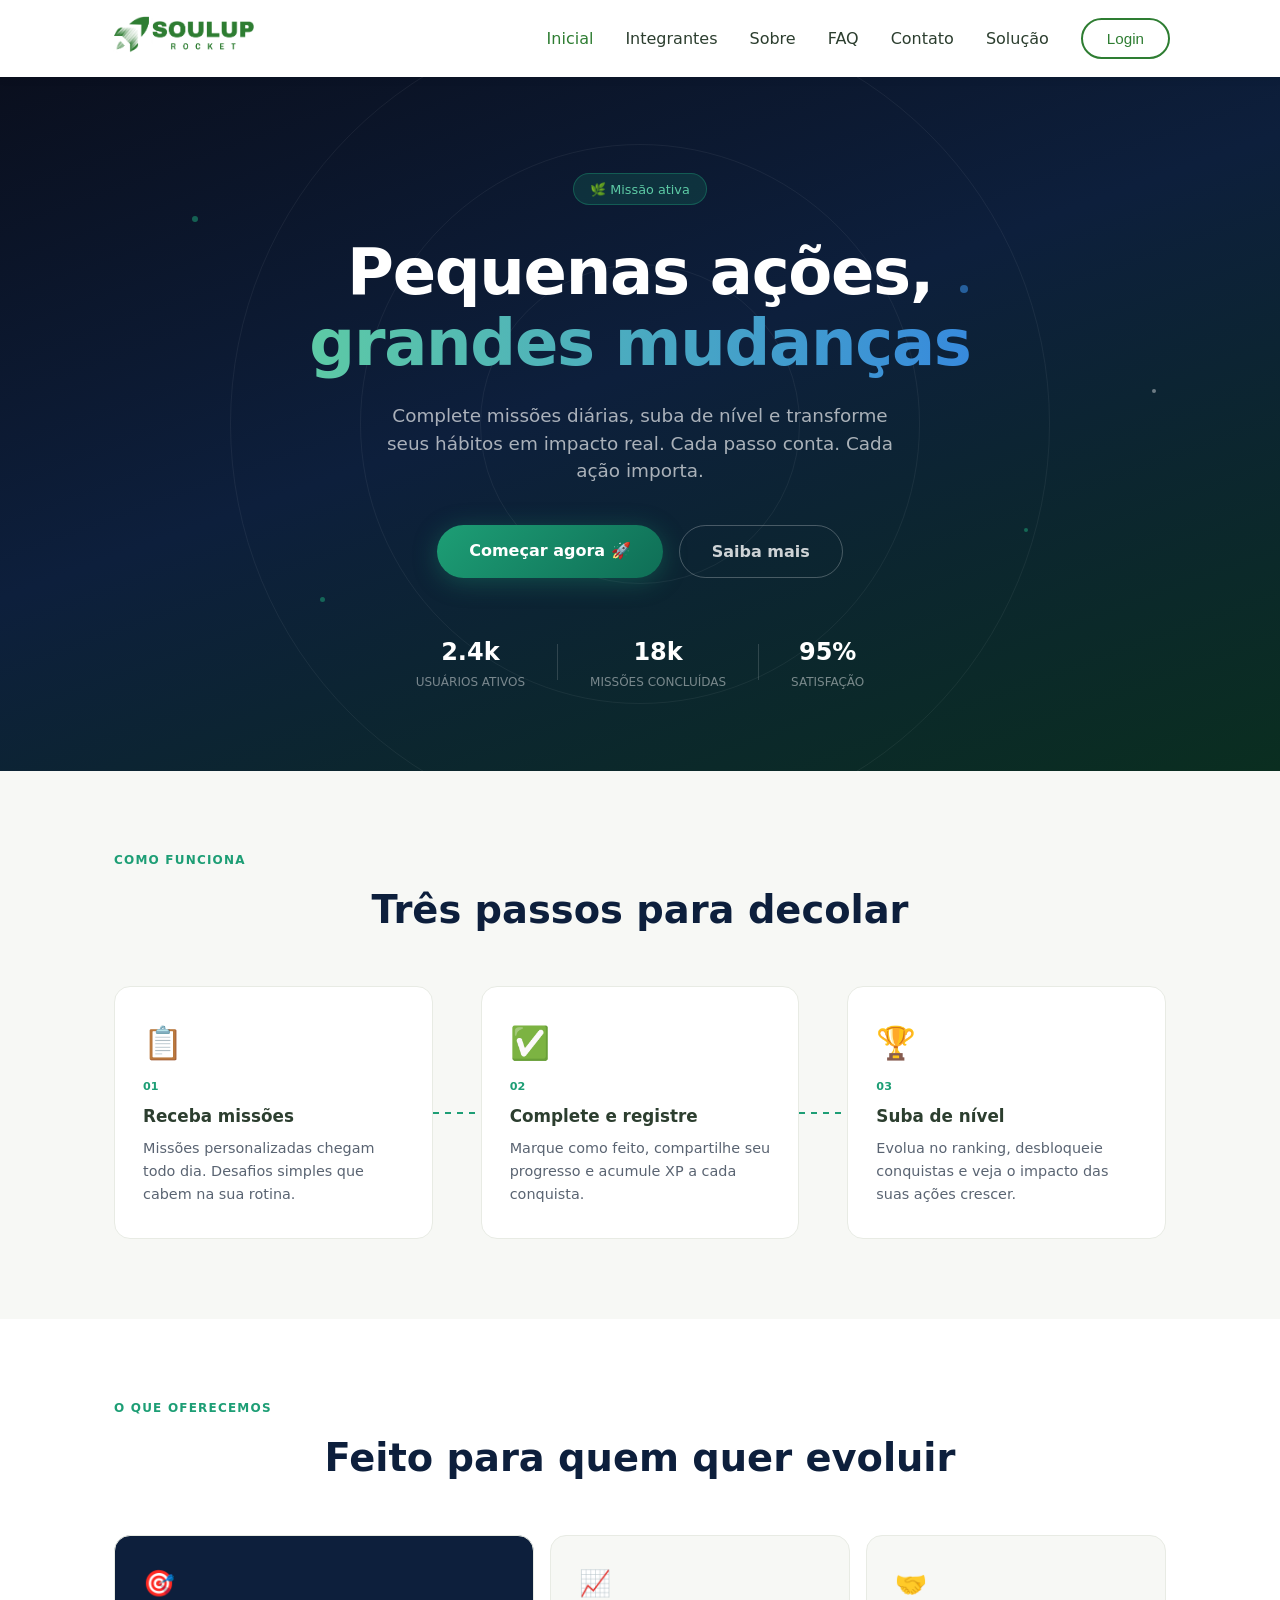
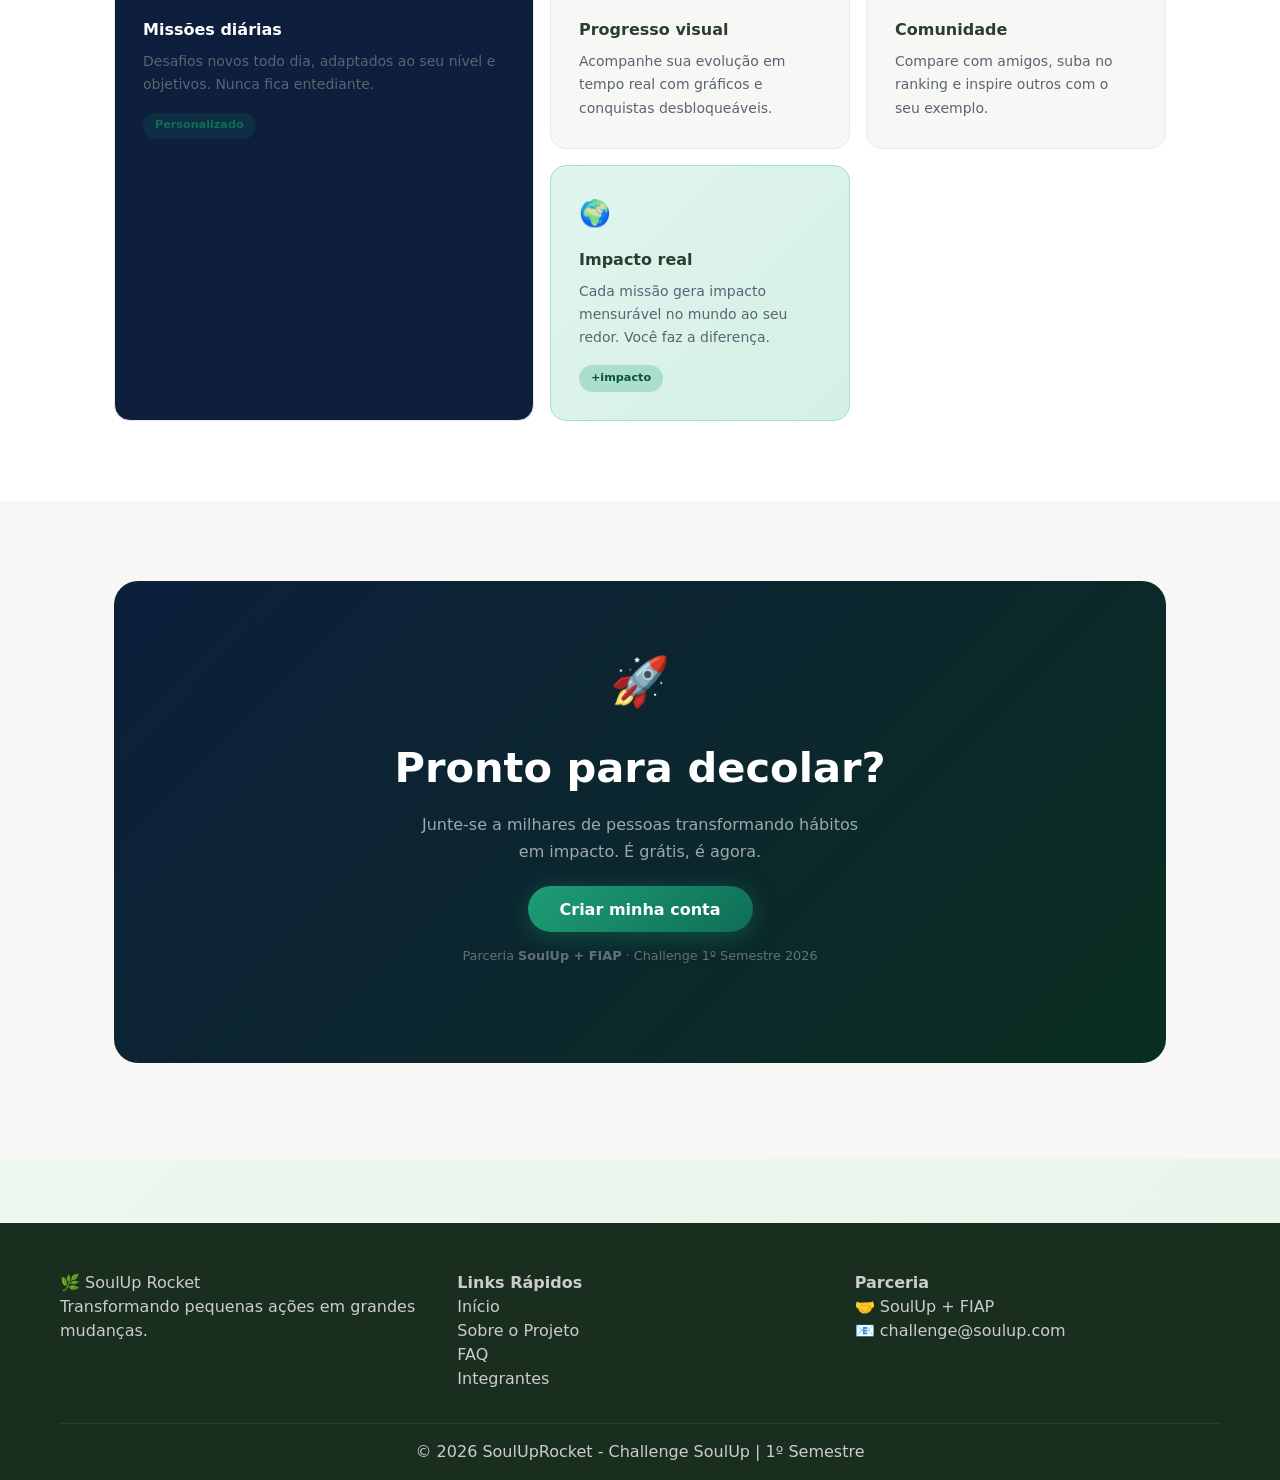
==== commit bcd56c93: "Update index.html" ====
--- a/index.html
+++ b/index.html
@@ -34,7 +34,6 @@
     </div>
   </header>
   <main>
-    /* essa parte é pro hero ficar bonitinho com estrelinhas*/
     <section class="hero">
       <div class="hero-bg">
         <div class="hero-orbit orbit-1"></div>
@@ -161,4 +160,4 @@
   </footer>
 </body>
 
-</html>+</html>
